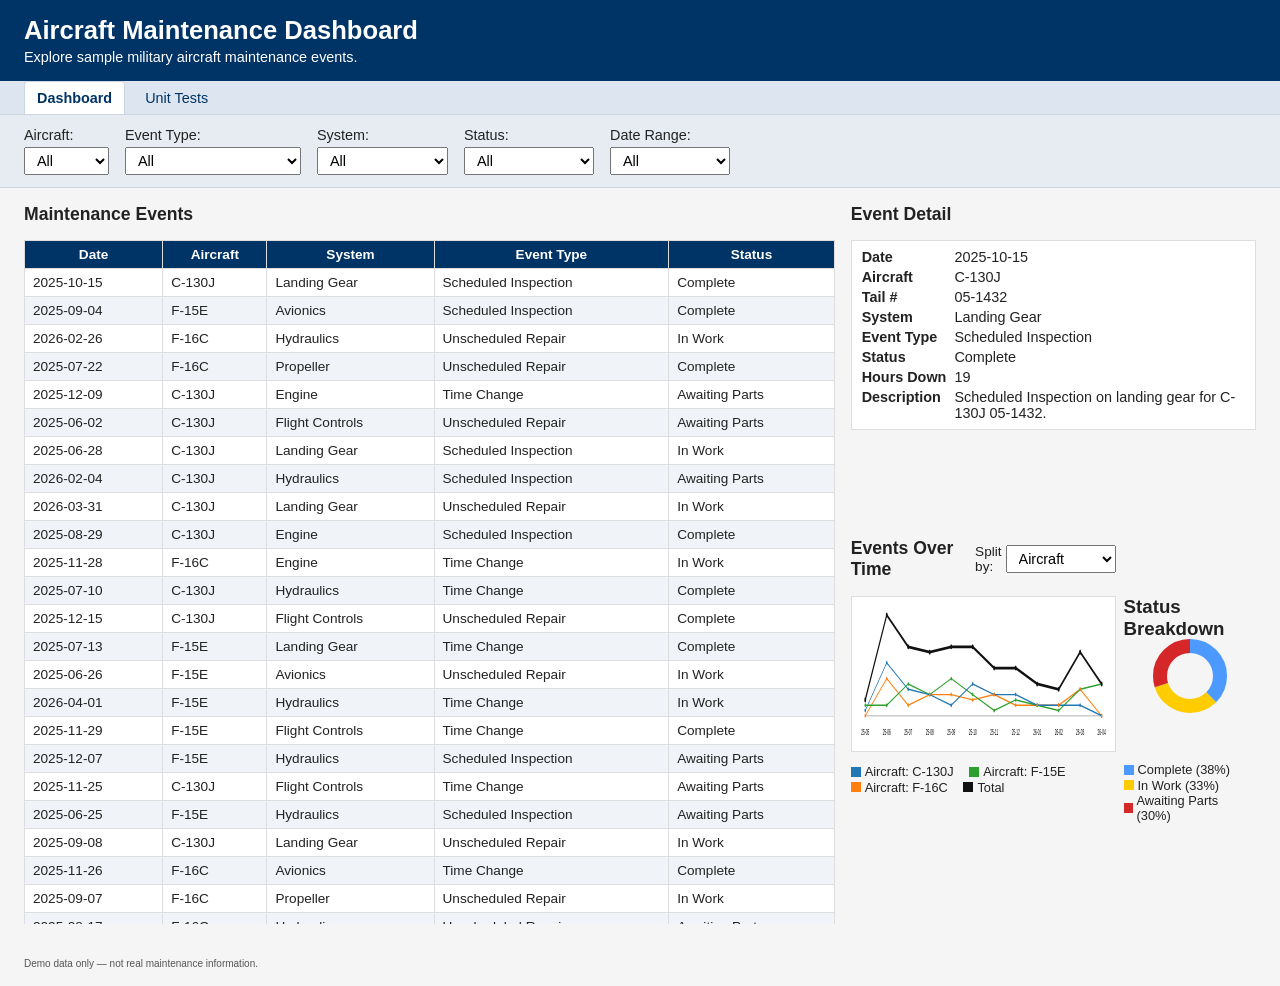
==== index.html @ d6c11959 "Initial commit: Aircraft Maintenance Dashboard with GitHub Pages - Dashboard with filters, event tab" ====
<!DOCTYPE html>
<html lang="en">
<head>
    <meta charset="UTF-8" />
    <meta name="viewport" content="width=device-width, initial-scale=1.0" />
    <title>Aircraft Maintenance Dashboard</title>
    <link rel="stylesheet" href="styles.css" />
</head>
<body>
    <header>
        <h1>Aircraft Maintenance Dashboard</h1>
        <p>Explore sample military aircraft maintenance events.</p>
    </header>

    <nav id="tab-bar">
        <button class="tab-button tab-active" data-tab="dashboard">Dashboard</button>
        <button class="tab-button" data-tab="tests">Unit Tests</button>
    </nav>

    <div id="dashboard-tab" class="tab-panel tab-active">
        <section id="controls">
            <div class="control-group">
                <label for="aircraft-filter">Aircraft:</label>
                <select id="aircraft-filter">
                    <option value="all">All</option>
                </select>
            </div>
            <div class="control-group">
                <label for="event-type-filter">Event Type:</label>
                <select id="event-type-filter">
                    <option value="all">All</option>
                </select>
            </div>
            <div class="control-group">
                <label for="system-filter">System:</label>
                <select id="system-filter">
                    <option value="all">All</option>
                </select>
            </div>
            <div class="control-group">
                <label for="status-filter">Status:</label>
                <select id="status-filter">
                    <option value="all">All</option>
                </select>
            </div>
            <div class="control-group">
                <label for="date-range-filter">Date Range:</label>
                <select id="date-range-filter">
                    <option value="all">All</option>
                    <option value="90">Last 90 days</option>
                    <option value="365">Last year</option>
                </select>
            </div>
        </section>

        <main>
            <section id="table-section">
                <h2>Maintenance Events</h2>
                <table id="events-table">
                    <thead>
                        <tr>
                            <th>Date</th>
                            <th>Aircraft</th>
                            <th>System</th>
                            <th>Event Type</th>
                            <th>Status</th>
                        </tr>
                    </thead>
                    <tbody>
                        <!-- Filled by script -->
                    </tbody>
                </table>
            </section>

            <section id="detail-section">
                <h2>Event Detail</h2>
                <div id="event-detail">
                    <p>Select an event from the table to see details.</p>
                </div>
            </section>

            <section id="chart-section">
                <div id="chart-header">
                    <h2>Events Over Time</h2>
                    <div id="chart-facet-control">
                        <label for="chart-facet">Split by:</label>
                        <select id="chart-facet">
                            <option value="aircraft">Aircraft</option>
                            <option value="system">System</option>
                            <option value="eventType">Event Type</option>
                            <option value="status">Status</option>
                        </select>
                    </div>
                </div>
                <div id="chart-container">
                    <!-- Bars injected by script -->
                </div>
                <div id="chart-legend"></div>
                <h3>Status Breakdown</h3>
                <div id="status-pie-container">
                    <div id="status-pie"></div>
                </div>
                <div id="status-pie-legend"></div>
            </section>
        </main>
    </div>

    <div id="tests-tab" class="tab-panel">
        <section id="tests-section">
            <h2>Unit Tests</h2>
            <p class="tests-description">
                This panel will display JavaScript unit test results for the dashboard logic.
            </p>

            <div id="test-controls">
                <button id="run-tests-button">Run Unit Tests</button>
                <span id="test-run-status">Not run yet.</span>
            </div>

            <div id="test-metrics">
                <div class="test-metric">
                    <div class="test-metric-label">Total tests</div>
                    <div class="test-metric-value" id="metric-total-tests">0</div>
                </div>
                <div class="test-metric">
                    <div class="test-metric-label">Tests run</div>
                    <div class="test-metric-value" id="metric-tests-run">0</div>
                </div>
                <div class="test-metric">
                    <div class="test-metric-label">Passed</div>
                    <div class="test-metric-value" id="metric-tests-passed">0</div>
                </div>
                <div class="test-metric">
                    <div class="test-metric-label">Failed</div>
                    <div class="test-metric-value" id="metric-tests-failed">0</div>
                </div>
                <div class="test-metric">
                    <div class="test-metric-label">Coverage</div>
                    <div class="test-metric-value" id="metric-coverage">—</div>
                </div>
            </div>

            <div id="test-charts">
                <div class="test-chart-block">
                    <h3>Pass vs Fail</h3>
                    <div id="test-passfail-chart" class="test-chart-placeholder">
                        No test results yet.
                    </div>
                </div>
                <div class="test-chart-block">
                    <h3>Coverage</h3>
                    <div id="test-coverage-chart" class="test-chart-placeholder">
                        No coverage data yet.
                    </div>
                </div>
            </div>

            <table id="test-results">
                <thead>
                    <tr>
                        <th>Test</th>
                        <th>Status</th>
                        <th>Duration</th>
                        <th>Details</th>
                    </tr>
                </thead>
                <tbody>
                    <tr>
                        <td colspan="4">No tests have been run.</td>
                    </tr>
                </tbody>
            </table>
        </section>
    </div>

    <footer>
        <small>Demo data only &mdash; not real maintenance information.</small>
    </footer>

    <script src="script.js"></script>
    <script src="tests.js"></script>
</body>
</html>
---- styles.css ----
body {
    margin: 0;
    padding: 0;
    font-family: Arial, sans-serif;
    background-color: #f5f5f5;
    color: #222;
}

header {
    background-color: #003366;
    color: #fff;
    padding: 16px 24px;
}

header h1 {
    margin: 0 0 4px 0;
    font-size: 1.6rem;
}

header p {
    margin: 0;
    font-size: 0.9rem;
}

#tab-bar {
    display: flex;
    gap: 8px;
    padding: 0 24px;
    background-color: #dde5f0;
    border-bottom: 1px solid #ccd6e0;
}

.tab-button {
    border: none;
    background: transparent;
    padding: 8px 12px;
    font-size: 0.9rem;
    cursor: pointer;
    color: #003366;
}

.tab-button.tab-active {
    background-color: #fff;
    border: 1px solid #ccd6e0;
    border-bottom: none;
    border-radius: 4px 4px 0 0;
    font-weight: bold;
}

.tab-panel {
    display: none;
}

.tab-panel.tab-active {
    display: block;
}

#controls {
    display: flex;
    flex-wrap: wrap;
    gap: 16px;
    padding: 12px 24px;
    background-color: #e6ecf2;
    border-bottom: 1px solid #ccd6e0;
}

.control-group {
    display: flex;
    flex-direction: column;
    font-size: 0.9rem;
}

.control-group label {
    margin-bottom: 4px;
}

select {
    padding: 4px 8px;
    font-size: 0.9rem;
}

main {
    display: grid;
    grid-template-columns: 2fr 1fr;
    grid-template-rows: auto auto;
    row-gap: 8px;
    column-gap: 16px;
    padding: 16px 24px 24px;
    box-sizing: border-box;
}

#table-section {
    grid-column: 1 / 2;
    grid-row: 1 / 3;
    min-height: 0;
    display: flex;
    flex-direction: column;
    max-height: calc(100vh - 180px);
    overflow-y: auto;
}

#table-section table {
    flex: 1;
    min-height: 0;
}

#detail-section {
    grid-column: 2 / 3;
    grid-row: 1 / 2;
    align-self: start;
}

#chart-section {
    grid-column: 2 / 3;
    grid-row: 2 / 3;
    margin-top: 0;
    align-self: start;
    display: grid;
    grid-template-columns: 2fr 1fr;
    grid-template-rows: auto auto auto auto;
    gap: 6px 8px;
}

#chart-section h2 {
    grid-column: 1 / 3;
    grid-row: 1;
    margin-bottom: 4px;
}

#chart-facet-control {
    grid-column: 1 / 3;
    grid-row: 2;
    font-size: 0.8rem;
    display: flex;
    align-items: center;
    gap: 4px;
}

#chart-container {
    grid-column: 1 / 2;
    grid-row: 3;
}

#chart-legend {
    grid-column: 1 / 2;
    grid-row: 4;
}

#chart-section h3 {
    grid-column: 2 / 3;
    grid-row: 3;
    margin: 0;
    align-self: flex-start;
}

#status-pie-container {
    grid-column: 2 / 3;
    grid-row: 3;
    margin-top: 8px;
    display: flex;
    align-items: center;
    justify-content: center;
}

#status-pie-legend {
    grid-column: 2 / 3;
    grid-row: 4;
    margin-top: 4px;
}

section h2 {
    margin-top: 0;
    font-size: 1.1rem;
}

table {
    width: 100%;
    border-collapse: collapse;
    background-color: #fff;
}

thead {
    background-color: #003366;
    color: #fff;
}

th,
td {
    padding: 6px 8px;
    border: 1px solid #ddd;
    font-size: 0.85rem;
}

tbody tr:nth-child(even) {
    background-color: #f0f4f8;
}

tbody tr:hover {
    background-color: #d9e7f5;
    cursor: pointer;
}

#event-detail {
    background-color: #fff;
    padding: 8px 10px;
    border: 1px solid #ddd;
    min-height: 80px;
    font-size: 0.9rem;
}

#event-detail dl {
    display: grid;
    grid-template-columns: max-content 1fr;
    gap: 4px 8px;
    margin: 0;
}

#event-detail dt {
    font-weight: bold;
}

#event-detail dd {
    margin: 0;
}

#chart-container {
    background-color: #fff;
    border: 1px solid #ddd;
    padding: 4px 8px 10px;
    min-height: 120px;
    height: 140px;
}

#chart-container svg {
    width: 100%;
    height: 100%;
    display: block;
}

#chart-legend {
    margin-top: 6px;
    font-size: 0.8rem;
}

#chart-legend span {
    display: inline-flex;
    align-items: center;
    margin-right: 12px;
}

#chart-legend .swatch {
    display: inline-block;
    width: 10px;
    height: 10px;
    margin-right: 4px;
    background-color: #4c9aff;
}

#chart-header {
    display: flex;
    align-items: center;
    justify-content: space-between;
    margin-bottom: 4px;
}

#chart-header h2 {
    margin: 0;
}

#chart-facet-control {
    display: flex;
    align-items: center;
    gap: 4px;
    font-size: 0.85rem;
}

#status-pie svg {
    width: 80px;
    height: 80px;
}

#status-pie-legend {
    margin-top: 4px;
    font-size: 0.8rem;
}

#status-pie-legend span {
    display: inline-flex;
    align-items: center;
    margin-right: 12px;
}

#status-pie-legend .swatch {
    display: inline-block;
    width: 10px;
    height: 10px;
    margin-right: 4px;
}

#tests-section {
    padding: 16px 24px 24px;
}

#test-controls {
    display: flex;
    align-items: center;
    gap: 12px;
    margin-bottom: 12px;
    font-size: 0.9rem;
}

#test-controls button {
    padding: 6px 12px;
    font-size: 0.9rem;
}

#test-metrics {
    display: flex;
    flex-wrap: wrap;
    gap: 8px;
    margin-bottom: 8px;
}

.test-metric {
    background-color: #fff;
    border: 1px solid #ddd;
    padding: 8px 10px;
    min-width: 110px;
}

.test-metric-label {
    font-size: 0.75rem;
    color: #555;
}

.test-metric-value {
    font-size: 1rem;
    font-weight: bold;
}

#test-results td.passed {
    color: #2ca02c;
}

#test-results td.failed {
    color: #d62728;
    font-weight: 600;
}

#test-charts {
    display: flex;
    flex-wrap: wrap;
    gap: 8px;
    margin-bottom: 12px;
}

.test-chart-block {
    background-color: #fff;
    border: 1px solid #ddd;
    padding: 8px 10px;
    flex: 1 1 220px;
}

.test-chart-block h3 {
    margin-top: 0;
    margin-bottom: 4px;
    font-size: 0.9rem;
}

.test-chart-placeholder {
    min-height: 90px;
    font-size: 0.8rem;
    color: #555;
    display: flex;
    align-items: center;
    justify-content: center;
}

.test-chart-svg {
    width: 100%;
    height: 120px;
}

.test-passfail-legend {
    margin-top: 4px;
    font-size: 0.75rem;
}

.test-passfail-legend span {
    display: inline-flex;
    align-items: center;
    margin-right: 10px;
}

.test-chart-legend-swatch {
    display: inline-block;
    width: 10px;
    height: 10px;
    margin-right: 4px;
}

.test-coverage-label {
    margin-top: 4px;
    font-size: 0.8rem;
    text-align: center;
}

#test-results {
    width: 100%;
    border-collapse: collapse;
    background-color: #fff;
    margin-top: 4px;
}

#test-results th,
#test-results td {
    padding: 6px 8px;
    border: 1px solid #ddd;
    font-size: 0.85rem;
}

footer {
    padding: 8px 24px 16px;
    font-size: 0.75rem;
    color: #555;
}

@media (max-width: 900px) {
    main {
        grid-template-columns: 1fr;
        grid-template-rows: auto auto auto;
    }

    #table-section,
    #detail-section,
    #chart-section {
        grid-column: 1 / 2;
    }
}
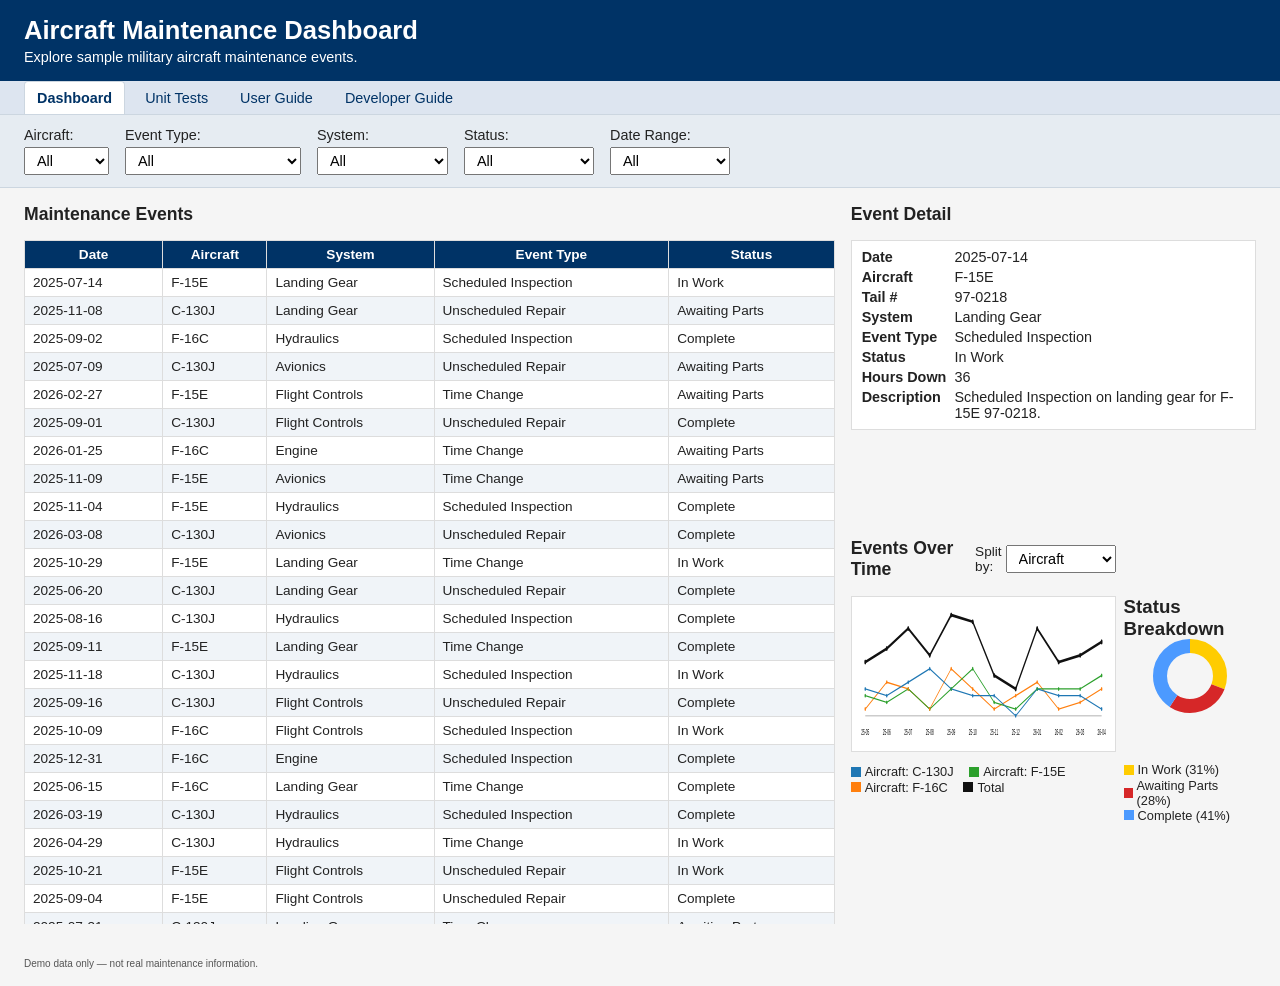
==== commit bdfa522a: "Add user and developer documentation tabs - User guide: filters, charts, test runner, troubleshootin" ====
--- a/index.html
+++ b/index.html
@@ -15,6 +15,8 @@
     <nav id="tab-bar">
         <button class="tab-button tab-active" data-tab="dashboard">Dashboard</button>
         <button class="tab-button" data-tab="tests">Unit Tests</button>
+        <button class="tab-button" data-tab="user-guide">User Guide</button>
+        <button class="tab-button" data-tab="developer-guide">Developer Guide</button>
     </nav>
 
     <div id="dashboard-tab" class="tab-panel tab-active">
@@ -173,6 +175,14 @@
         </section>
     </div>
 
+    <div id="user-guide-tab" class="tab-panel">
+        <iframe src="user-guide.html" style="width:100%;height:calc(100vh - 120px);border:none;"></iframe>
+    </div>
+
+    <div id="developer-guide-tab" class="tab-panel">
+        <iframe src="developer-guide.html" style="width:100%;height:calc(100vh - 120px);border:none;"></iframe>
+    </div>
+
     <footer>
         <small>Demo data only &mdash; not real maintenance information.</small>
     </footer>
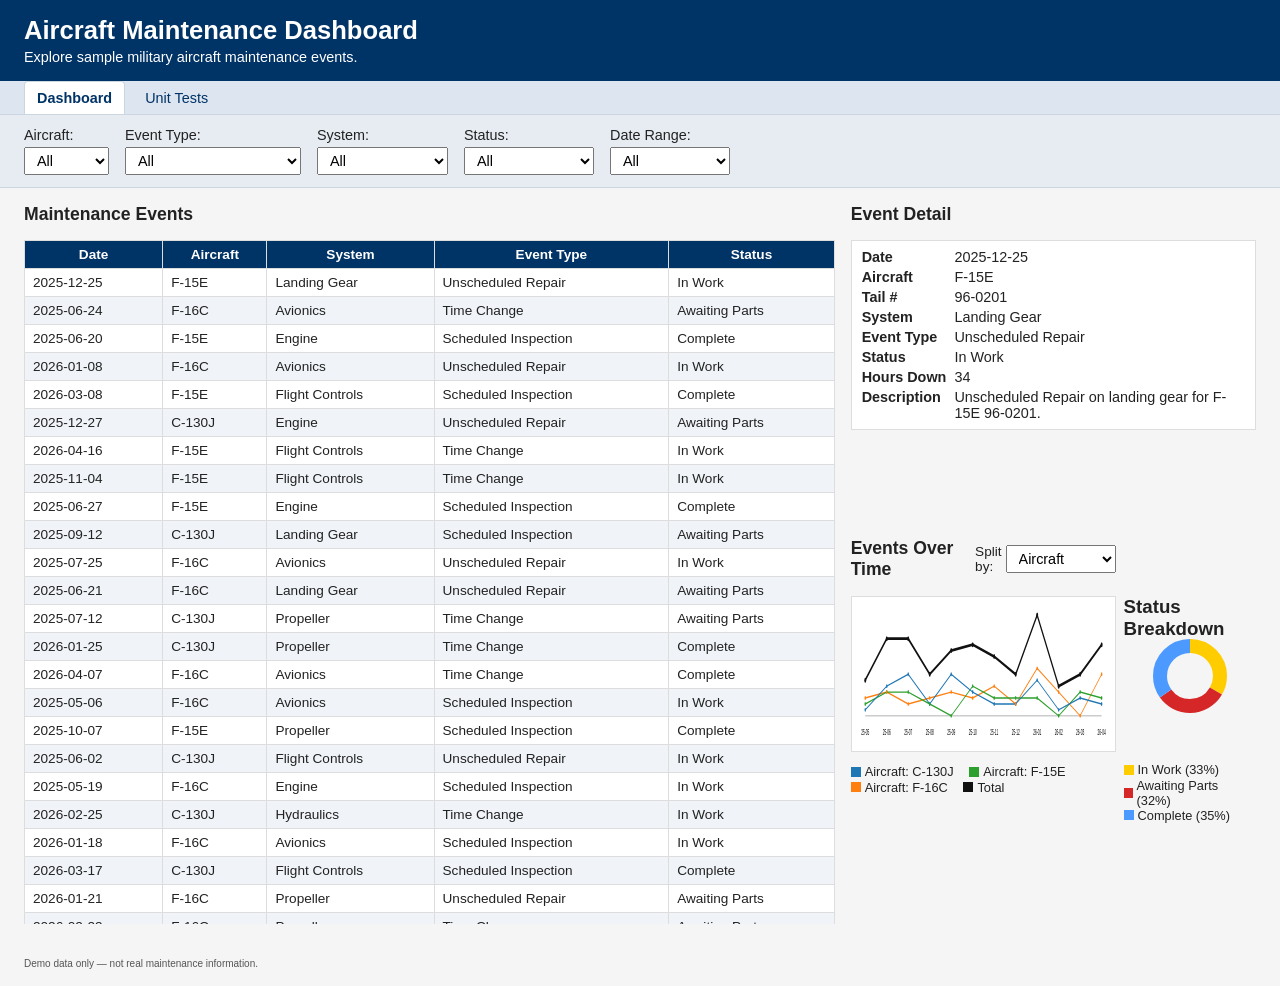
==== commit f2401371: "Reset to baseline for next demo Co-authored-by: Copilot <223556219+Copilot@users.noreply.github.com>" ====
--- a/index.html
+++ b/index.html
@@ -15,8 +15,6 @@
     <nav id="tab-bar">
         <button class="tab-button tab-active" data-tab="dashboard">Dashboard</button>
         <button class="tab-button" data-tab="tests">Unit Tests</button>
-        <button class="tab-button" data-tab="user-guide">User Guide</button>
-        <button class="tab-button" data-tab="developer-guide">Developer Guide</button>
     </nav>
 
     <div id="dashboard-tab" class="tab-panel tab-active">
@@ -175,14 +173,6 @@
         </section>
     </div>
 
-    <div id="user-guide-tab" class="tab-panel">
-        <iframe src="user-guide.html" style="width:100%;height:calc(100vh - 120px);border:none;"></iframe>
-    </div>
-
-    <div id="developer-guide-tab" class="tab-panel">
-        <iframe src="developer-guide.html" style="width:100%;height:calc(100vh - 120px);border:none;"></iframe>
-    </div>
-
     <footer>
         <small>Demo data only &mdash; not real maintenance information.</small>
     </footer>
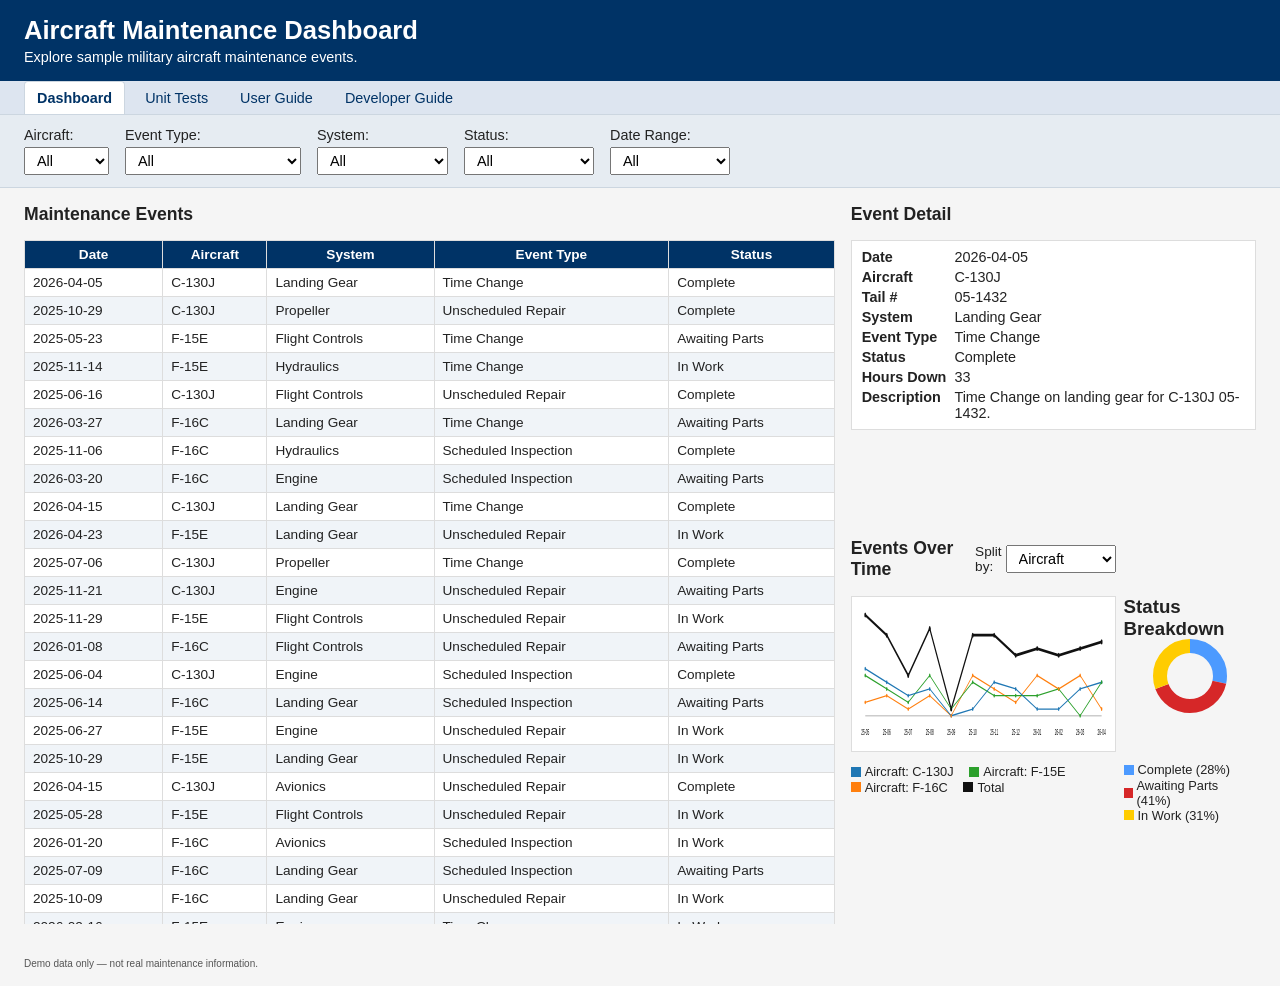
==== commit 317cf76c: "Add documentation, unit tests, and code quality fixes - Added user-guide.html and developer-guide.ht" ====
--- a/index.html
+++ b/index.html
@@ -15,6 +15,8 @@
     <nav id="tab-bar">
         <button class="tab-button tab-active" data-tab="dashboard">Dashboard</button>
         <button class="tab-button" data-tab="tests">Unit Tests</button>
+        <button class="tab-button" data-tab="user-guide">User Guide</button>
+        <button class="tab-button" data-tab="developer-guide">Developer Guide</button>
     </nav>
 
     <div id="dashboard-tab" class="tab-panel tab-active">
@@ -173,6 +175,14 @@
         </section>
     </div>
 
+    <div id="user-guide-tab" class="tab-panel">
+        <iframe src="user-guide.html" style="width:100%;height:80vh;border:none;"></iframe>
+    </div>
+
+    <div id="developer-guide-tab" class="tab-panel">
+        <iframe src="developer-guide.html" style="width:100%;height:80vh;border:none;"></iframe>
+    </div>
+
     <footer>
         <small>Demo data only &mdash; not real maintenance information.</small>
     </footer>
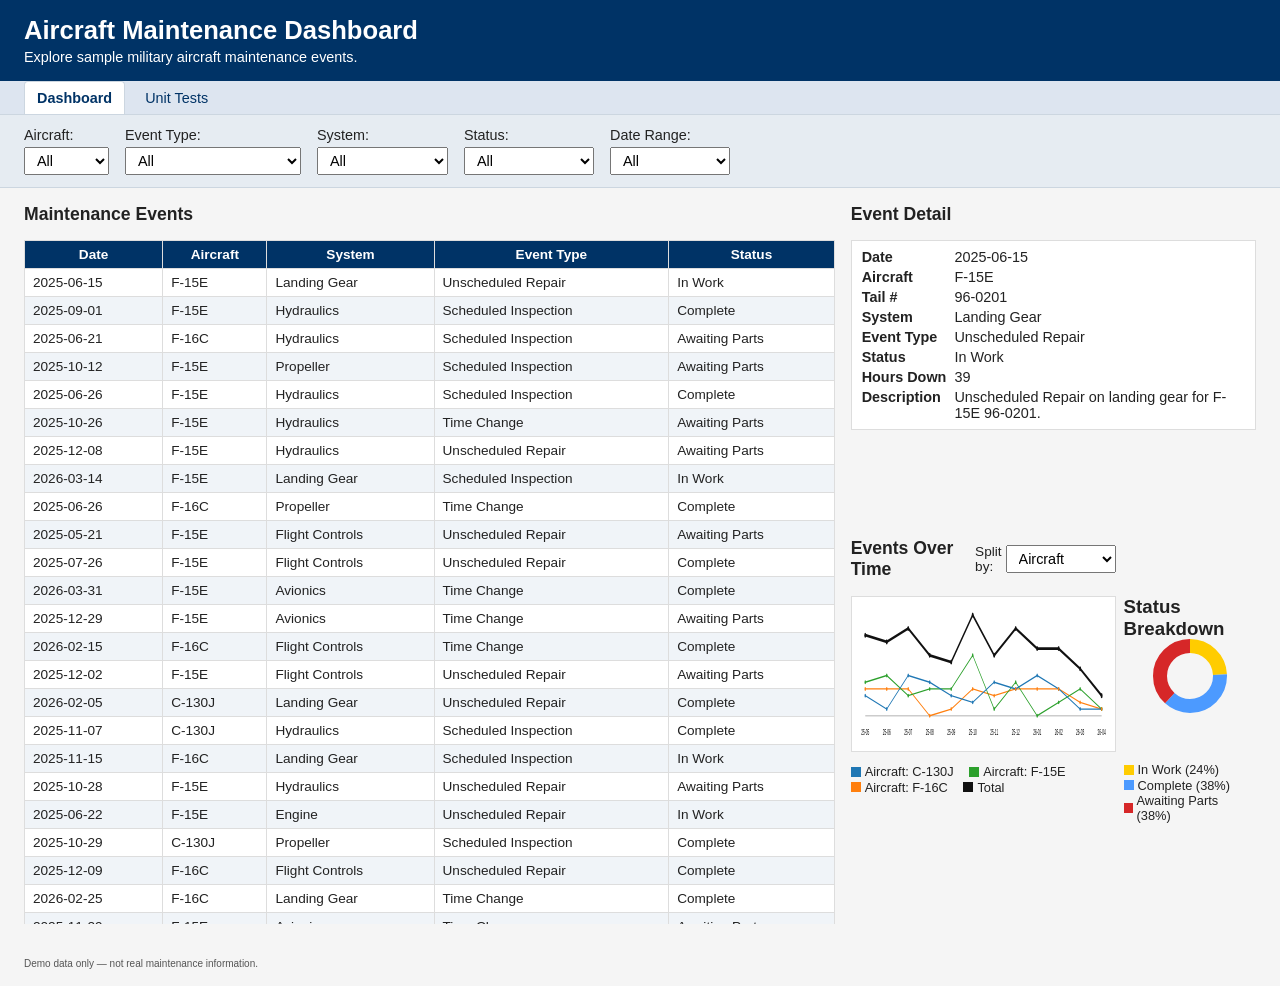
==== commit 0fa3af3f: "Reset to baseline for next demo cycle Co-authored-by: Copilot <223556219+Copilot@users.noreply.githu" ====
--- a/index.html
+++ b/index.html
@@ -15,8 +15,6 @@
     <nav id="tab-bar">
         <button class="tab-button tab-active" data-tab="dashboard">Dashboard</button>
         <button class="tab-button" data-tab="tests">Unit Tests</button>
-        <button class="tab-button" data-tab="user-guide">User Guide</button>
-        <button class="tab-button" data-tab="developer-guide">Developer Guide</button>
     </nav>
 
     <div id="dashboard-tab" class="tab-panel tab-active">
@@ -175,14 +173,6 @@
         </section>
     </div>
 
-    <div id="user-guide-tab" class="tab-panel">
-        <iframe src="user-guide.html" style="width:100%;height:80vh;border:none;"></iframe>
-    </div>
-
-    <div id="developer-guide-tab" class="tab-panel">
-        <iframe src="developer-guide.html" style="width:100%;height:80vh;border:none;"></iframe>
-    </div>
-
     <footer>
         <small>Demo data only &mdash; not real maintenance information.</small>
     </footer>
